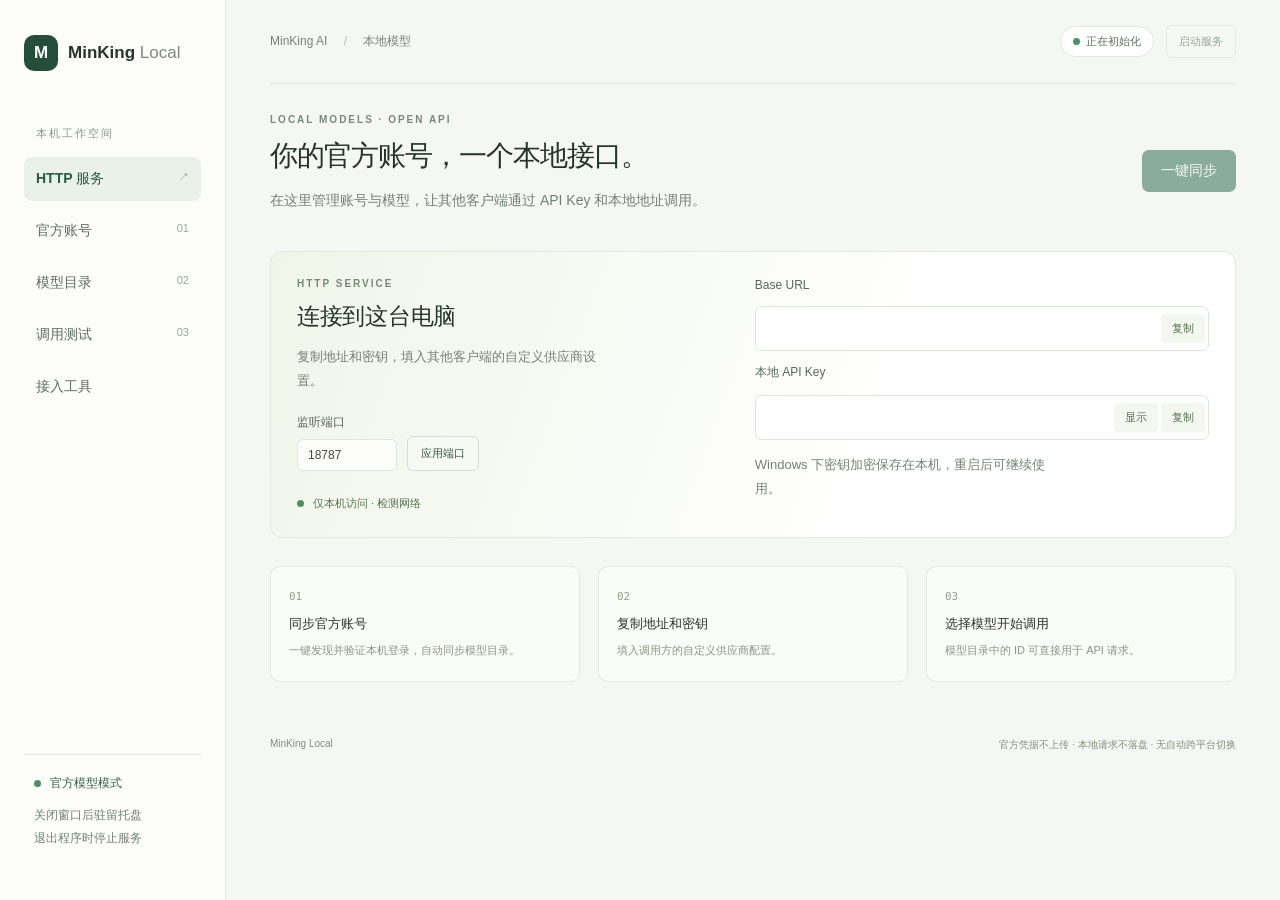
==== clients/minking-desktop/minking_desktop/ui/local/index.html @ c8282971 "Add the desktop client and gateway source for the macOS build." ====
<!doctype html>
<html lang="zh-CN">
<head>
  <meta charset="utf-8"><meta name="viewport" content="width=device-width,initial-scale=1">
  <title>MinKing AI · 本地模型</title>
  <link rel="stylesheet" href="../tool-cards.css">
  <link rel="stylesheet" href="style.css"><link rel="stylesheet" href="desktop.css"><script src="../model-selection.js" defer></script><script src="app.js" defer></script><script src="model-picker.js" defer></script>
</head>
<body>
  <aside class="sidebar">
    <div class="brand"><span class="mark">M</span><span>MinKing <b>Local</b></span></div>
    <p class="nav-label">本机工作空间</p>
    <nav aria-label="窗口导航"><a href="#connection" data-view="connection" class="active">HTTP 服务 <span>↗</span></a><a href="#accounts" data-view="accounts">官方账号 <span>01</span></a><a href="#models" data-view="models">模型目录 <span>02</span></a><a href="#playground" data-view="playground">调用测试 <span>03</span></a></nav>
    <div class="sidebar-note"><span class="dot"></span> 官方模型模式<p>关闭窗口后驻留托盘<br>退出程序时停止服务</p><small id="app-version"></small></div>
  </aside>
  <main>
    <header><div class="breadcrumb">MinKing AI <span>/</span> 本地模型</div><div class="service-actions"><span class="pill"><span id="service-dot" class="dot"></span><span id="service-status">正在初始化</span></span><button id="service-control" class="secondary" disabled>启动服务</button></div></header>
    <section class="intro"><div><p class="eyebrow">LOCAL MODELS · OPEN API</p><h1>你的官方账号，一个本地接口。</h1><p class="muted">在这里管理账号与模型，让其他客户端通过 API Key 和本地地址调用。</p></div><button id="scan" class="primary" disabled>一键同步</button></section>
    <div id="notice" role="status" aria-live="polite"></div>
    <section id="connection" class="connect panel">
      <div><p class="eyebrow">HTTP SERVICE</p><h2>连接到这台电脑</h2><p class="muted">复制地址和密钥，填入其他客户端的自定义供应商设置。</p><form id="port-form" class="port-form"><label>监听端口<input id="port" type="number" min="1024" max="65535" value="18787" required></label><button class="secondary" type="submit">应用端口</button></form><div class="mode"><span class="dot"></span> 仅本机访问 · <span id="network-mode">检测网络</span></div></div>
      <div class="connection-fields"><label>Base URL<div class="copy-field"><input id="base-url" readonly aria-label="Base URL"><button id="copy-url">复制</button></div></label><label>本地 API Key<div class="copy-field"><input id="api-key" type="password" readonly aria-label="本地 API Key"><button id="show-key">显示</button><button id="copy-key">复制</button></div></label><p class="small muted">Windows 下密钥加密保存在本机，重启后可继续使用。</p></div>
    </section>
    <section id="connection-help" class="setup-steps"><div><span>01</span><h3>同步官方账号</h3><p>一键发现并验证本机登录，自动同步模型目录。</p></div><div><span>02</span><h3>复制地址和密钥</h3><p>填入调用方的自定义供应商配置。</p></div><div><span>03</span><h3>选择模型开始调用</h3><p>模型目录中的 ID 可直接用于 API 请求。</p></div></section>
    <section id="accounts" hidden><div class="section-head"><div><p class="eyebrow">OFFICIAL ACCOUNTS</p><h2>本机官方账号</h2></div><span id="account-count" class="muted small">等待同步</span></div><div id="account-grid" class="account-grid"></div><p class="small muted">一键同步会读取并验证本机官方登录、更新模型目录，不修改登录文件，也不发送生成请求。</p></section>
    <section id="models" class="panel" hidden><div class="section-head"><div><p class="eyebrow">MODEL DIRECTORY</p><h2>官方模型目录</h2></div><label class="search"><span class="sr-only">筛选模型</span><input id="search" placeholder="搜索模型或平台…"></label></div><div class="table-wrap"><table><thead><tr><th>模型 ID</th><th>来源平台</th><th>信息来源</th><th>验证状态</th><th>操作</th></tr></thead><tbody id="model-rows"></tbody></table></div><div id="model-empty" class="empty">当前分类暂无模型。点击「一键同步」发现并验证账号。<br><span>尚未验证的配置和适配器候选会明确标注。</span></div></section>
    <div id="call-view" class="lower-grid" hidden>
      <section id="playground" class="panel"><p class="eyebrow">TRY YOUR MODELS</p><h2>调用测试</h2><form id="test-form"><div class="call-tabs" role="group" aria-label="调用类型"><button class="active" type="button" data-mode="text">文本对话</button><button type="button" data-mode="image">图片生成</button><button type="button" data-mode="video">视频生成</button></div><label>选择官方模型<input id="test-model" list="model-options" placeholder="从模型目录选择，或输入官方模型 ID" required><datalist id="model-options"></datalist></label><label id="prompt-label">消息内容<textarea id="prompt" rows="4" placeholder="例如：用一句话介绍你自己。" required></textarea></label><details class="advanced"><summary>高级接口选项</summary><label>请求协议<select id="endpoint"><option value="responses">Responses（推荐）</option><option value="chat/completions">Chat Completions</option><option value="messages">Anthropic Messages</option><option value="images/generations">Images</option><option value="videos">Videos</option></select></label></details><div class="form-footer"><span class="small muted">使用官方账号额度 · 内容不保存</span><button id="send" class="primary" type="submit" disabled>发送请求 ↗</button></div></form><div class="result-head"><span id="result-meta">等待调用</span><button id="copy-result" class="probe" disabled>复制结果</button></div><div id="result" class="result" aria-live="polite">选择一个官方模型，发送第一条消息。</div><details class="advanced"><summary>查看原始 JSON</summary><pre id="raw-result" class="result"></pre></details></section>
      <section class="panel"><p class="eyebrow">CLIENT SETUP</p><h2>接入其他 Codex</h2><p class="muted small">将下面的供应商配置合并到调用方的 config.toml，环境变量 MINKING_LOCAL_API_KEY 填入上方密钥。</p><pre id="snippet" class="snippet"></pre><button id="copy-config" class="secondary">复制 Codex 配置</button><hr><form id="settings-form"><label>默认模型<input id="default-model" list="model-options" placeholder="可选；未传 model 时使用"></label><div class="form-footer"><span class="small muted">卡片开关决定哪些平台可供调用。</span><button type="submit" class="secondary">保存本地配置</button></div></form><p class="small muted">图片与视频支持取决于官方账号及接口；未接入的能力会明确返回错误。视频创建后使用 GET /v1/videos/任务ID 查询。</p></section>
    </div>
    <footer>MinKing Local <span>官方凭据不上传 · 本地请求不落盘 · 无自动跨平台切换</span></footer>
  </main>
</body>
</html>
---- clients/minking-desktop/minking_desktop/ui/tool-cards.css ----
.harness-list{display:grid;grid-template-columns:repeat(2,minmax(0,1fr));gap:16px;margin-top:28px}
.harness{background:#fff;border:1px solid #e3e9e2;border-radius:10px;padding:24px;box-shadow:none;min-width:0;color:#25342e}
.harness-head{display:flex;justify-content:space-between;align-items:center;gap:8px}
.harness-head h3{display:flex;align-items:center;gap:10px;margin:0;font-size:17px;font-weight:600}
.harness p{font-size:12px;line-height:1.8;color:#738078;margin:14px 0}
.harness .tool-icon{display:inline-flex;align-items:center;justify-content:center;width:28px;height:28px;object-fit:contain;flex:none;border-radius:6px}
.harness span.tool-icon{background:#eaf1e5;color:#547448;font-size:15px}
.harness .pill{font-size:11px;font-weight:600;border-radius:99px;padding:4px 10px;border:1px solid #e3e9e2;color:#738078;white-space:nowrap}
.harness .pill.cloud,.harness .pill.official{background:#eaf1e9;color:#216348}
.harness .row-actions{display:flex;gap:8px;flex-wrap:wrap;margin-top:16px}
.harness button.mini{font:12px 'Segoe UI','Microsoft YaHei',sans-serif;padding:9px 12px;border:1px solid #dce5db;border-radius:7px;background:#f7faf5;color:#315e40;cursor:pointer}
.harness button.cloud{background:#216348;border-color:#216348;color:#fff}
.harness button:disabled{opacity:.45;cursor:default}
@media(max-width:1050px){.harness{padding:20px}}
@media(max-width:600px){.harness-list{grid-template-columns:1fr}}
---- clients/minking-desktop/minking_desktop/ui/local/style.css ----
:root{font-family:Inter,"Segoe UI","Microsoft YaHei",sans-serif;color:#25342e;background:#f5f7f4;font-synthesis:none;--green:#216348;--muted:#738078;--line:#e3e9e2}*{box-sizing:border-box}body{margin:0;font-size:14px}button,input,select,textarea{font:inherit}button{cursor:pointer;border:0;transition:background .15s}button:disabled{opacity:.5;cursor:wait}button:focus-visible,a:focus-visible{outline:3px solid #9bc8ad;outline-offset:3px}a{color:inherit;text-decoration:none}.sidebar{position:fixed;inset:0 auto 0 0;width:226px;border-right:1px solid var(--line);background:#fcfdfb;padding:35px 24px;display:flex;flex-direction:column}.brand{display:flex;align-items:center;gap:10px;font-size:17px;font-weight:650;white-space:nowrap}.brand b{font-weight:400;color:#7c887f}.mark{display:grid;place-items:center;background:#244e3a;color:#fff;border-radius:10px;width:34px;height:36px;font-weight:750}.nav-label{margin:55px 12px 16px;color:#8a948c;font-size:11px;letter-spacing:2px}nav{display:grid;gap:8px}nav a{padding:13px 12px;border-radius:8px;color:#5d6d62}nav a:first-child{background:#eaf1e9;color:#285c40;font-weight:600}nav a:hover{background:#f0f4ee}nav a span{float:right;font-size:11px;opacity:.6}.sidebar-note{margin-top:auto;padding:20px 10px 0;border-top:1px solid var(--line);font-size:12px;color:#365e43}.sidebar-note p{color:var(--muted);line-height:1.9;margin-bottom:0}.dot{display:inline-block;width:7px;height:7px;border-radius:50%;background:#4b9162;margin-right:6px}main{margin-left:226px;padding:0 44px;max-width:1660px}header{display:flex;justify-content:space-between;align-items:center;padding:25px 0;border-bottom:1px solid var(--line)}.breadcrumb{font-size:12px;color:#768278}.breadcrumb span{padding:0 13px;color:#b0b9b0}.pill{border:1px solid var(--line);border-radius:20px;background:#fff;padding:7px 12px;font-size:11px;color:#5e7061}.intro{display:flex;justify-content:space-between;align-items:center;padding:41px 0 29px;gap:20px}.eyebrow{font-size:10px;letter-spacing:2px;font-weight:650;color:#768a78;margin:0 0 12px}h1{font-size:30px;letter-spacing:-1px;margin:0 0 13px;font-weight:650}h2{font-size:19px;font-weight:600;letter-spacing:-.3px;margin:0 0 13px}.muted{color:var(--muted);line-height:1.8;margin-top:0}.small{font-size:12px}.primary{background:var(--green);color:white;padding:12px 19px;border-radius:7px;font-weight:500;white-space:nowrap}.primary:hover{background:#184b36}.secondary{border:1px solid #d4ded2;background:#f7faf4;color:#375740;border-radius:6px;padding:10px 13px}.panel{background:#fff;border:1px solid var(--line);border-radius:12px;padding:26px}.connect{display:grid;grid-template-columns:1fr 1.1fr;gap:45px;position:relative;background:linear-gradient(110deg,#f0f5e9,#fff 65%);margin-bottom:36px}.connect h2{font-size:23px}.connect .muted{max-width:310px;font-size:13px}.mode{margin-top:25px;font-size:11px;color:#56734f}.connection-fields{display:grid;gap:13px}label{display:grid;gap:8px;color:#56665b;font-size:12px;font-weight:500}.copy-field{display:flex;border:1px solid #dce5d9;border-radius:7px;padding:3px;background:#fff;align-items:center}.copy-field input{border:0;background:none;min-width:0;flex:1;font-family:Consolas,monospace;font-size:12px;padding:9px}.copy-field button{padding:7px 11px;color:#55744f;background:#f3f7f0;border-radius:4px;margin-left:3px;font-size:11px}.connection-fields p{margin:0}.section-head{display:flex;justify-content:space-between;align-items:center;gap:20px;margin-bottom:18px}.section-head h2{margin-bottom:0}.account-grid{display:grid;grid-template-columns:repeat(3,minmax(0,1fr));gap:14px;margin-bottom:14px}.account{background:#fff;border:1px solid var(--line);border-radius:10px;padding:20px;min-width:0}.account-top{display:flex;align-items:center;justify-content:space-between;gap:10px}.account-brand{display:flex;align-items:center;gap:10px}.account-icon{width:33px;height:33px;border-radius:9px;background:#f0f3ed;display:grid;place-items:center;font-weight:700;font-family:Consolas,monospace;font-size:16px}.account h3{font-size:14px;margin:0}.switch-label{display:flex;align-items:center;gap:5px;font-size:10px;color:#879385}.switch-label input{accent-color:var(--green);width:14px;height:14px}.status{display:inline-block;margin:17px 0 8px;font-size:11px;padding:4px 8px;border-radius:4px;background:#f0f3ed;color:#6d7b68}.status.verified{background:#e9f3e6;color:#397447}.status.expired,.status.rejected{background:#fff1e4;color:#a66b30}.account-detail{font-size:11px;line-height:1.75;color:#84907f;min-height:38px;margin:0 0 15px}.account-bottom{display:flex;justify-content:space-between;align-items:center;border-top:1px solid #f0f3ee;padding-top:13px;font-size:10px;color:#8b9487}.probe{color:#527448;background:none;font-size:11px;padding:3px 0}.probe:disabled{cursor:default}#models{margin-top:27px}.search input{width:210px;background:#f9fbf7}.table-wrap{overflow:auto}table{width:100%;border-collapse:collapse;text-align:left;font-size:12px}th{background:#f7f9f5;color:#7c8975;font-weight:500;font-size:11px}td,th{padding:14px 12px;border-bottom:1px solid #edf1e9}td:first-child{font-family:Consolas,monospace;word-break:break-all}td button{padding:5px 9px;border-radius:4px;background:#edf3e9;color:#527444;font-size:11px}.empty{text-align:center;color:#87917f;font-size:12px;line-height:2.2;padding:35px}.empty span{font-size:11px;color:#a2ab9c}.lower-grid{display:grid;grid-template-columns:1fr 1fr;gap:20px;margin:24px 0}form{display:grid;gap:15px}input,textarea,select{border:1px solid #dfe6db;border-radius:6px;padding:11px 12px;color:#3f503e;background:#fcfdfa;outline:none;min-width:0;width:100%}input:focus,textarea:focus,select:focus{border-color:#8caf78;box-shadow:0 0 0 2px #8caf7820}textarea{resize:vertical;line-height:1.7}.form-footer{display:flex;justify-content:space-between;align-items:center;gap:12px}.result,.snippet{font:11px/1.85 Consolas,monospace;white-space:pre-wrap;overflow-wrap:anywhere;border-radius:7px;padding:16px}.result{background:#f6f8f3;color:#687963;min-height:90px;max-height:380px;overflow:auto;margin:20px 0 0}.snippet{background:#26382f;color:#dce9d6;margin:17px 0}.lower-grid hr{border:0;border-top:1px solid var(--line);margin:26px 0}footer{display:flex;justify-content:space-between;padding:14px 0 28px;color:#829078;font-size:10px}#notice:not(:empty){padding:12px 16px;border-radius:7px;background:#e9f1e2;color:#456b38;margin-bottom:18px;font-size:12px}#notice.error{background:#fff0e5;color:#a46a35}.sr-only{position:absolute;width:1px;height:1px;overflow:hidden;clip:rect(0,0,0,0)}[hidden]{display:none!important}@media(min-width:1450px){.account-grid{grid-template-columns:repeat(5,minmax(0,1fr))}.account{padding:17px}.account-bottom{display:block}.probe{margin-top:8px}}@media(max-width:1050px){.sidebar{width:185px;padding:30px 18px}main{margin-left:185px;padding:0 24px}.brand{font-size:14px}.connect{gap:25px}.account-grid{grid-template-columns:repeat(2,minmax(0,1fr))}.lower-grid{grid-template-columns:1fr}h1{font-size:26px}}@media(max-width:720px){.sidebar{position:static;width:auto;padding:17px 20px;border-bottom:1px solid var(--line);border-right:0}.sidebar nav,.nav-label,.sidebar-note{display:none}main{margin-left:0;padding:0 18px}header{padding:18px 0}.intro{align-items:flex-start;padding:27px 0;flex-direction:column}h1{font-size:24px}.connect{grid-template-columns:1fr;gap:23px}.panel{padding:21px}.mode{margin-top:14px}.account-grid{grid-template-columns:1fr}.section-head{align-items:flex-start;flex-wrap:wrap}.form-footer{flex-wrap:wrap}footer{line-height:1.8;gap:15px;flex-direction:column}.search{width:100%}.search input{width:100%}}
---- clients/minking-desktop/minking_desktop/ui/local/desktop.css ----
.service-actions{display:flex;align-items:center;gap:12px}.service-actions .secondary{padding:8px 12px;font-size:11px}.dot.stopped{background:#aa9782}.port-form{display:flex;align-items:end;gap:10px;margin-top:22px}.port-form label{width:100px}.port-form input{padding:8px 10px}.port-form button{padding:9px 13px;font-size:11px}.call-tabs{display:flex;gap:4px;background:#f0f4ed;padding:4px;border-radius:8px;margin:4px 0 3px}.call-tabs button{flex:1;padding:9px 10px;background:transparent;color:#7a8774;font-size:12px;border-radius:6px}.call-tabs button.active{background:#fff;color:#315e40;box-shadow:0 1px 4px #28482112;font-weight:600}.advanced{font-size:11px;color:#7f8a78;margin-top:9px}.advanced summary{cursor:pointer;margin-bottom:10px}.advanced label{margin-top:12px}.result-head{display:flex;justify-content:space-between;align-items:center;margin-top:22px;gap:12px;font-size:11px;color:#829079}.result{white-space:pre-wrap;font-family:inherit;font-size:13px;margin-top:10px;line-height:1.9}.result .secondary{margin-top:15px}.generated-image{display:block;max-width:100%;max-height:320px;object-fit:contain;border-radius:8px;margin-top:14px}#raw-result{font-family:Consolas,monospace;font-size:11px}.table-wrap{max-height:390px;overflow:auto}thead{position:sticky;top:0;z-index:1}.sidebar-note small{color:#9da695;display:block;margin-top:15px}main{scroll-behavior:smooth}.intro{padding:30px 0 24px}.connect{margin-bottom:28px}h1{font-size:28px}.account-grid{gap:11px}.account{padding:17px}.brand{cursor:default}
.setup-steps{display:grid;grid-template-columns:repeat(3,1fr);gap:18px;margin:28px 0 42px}.setup-steps>div{padding:20px 18px;border:1px solid #e3e9e2;border-radius:10px;background:#fafcf8}.setup-steps span{font:11px Consolas,monospace;color:#8fa086}.setup-steps h3{font-size:13px;font-weight:600;margin:12px 0 8px}.setup-steps p{font-size:11px;color:#8a9583;line-height:1.8;margin:0}nav a:first-child{background:transparent;color:#5d6d62;font-weight:400}nav a.active{background:#eaf1e9;color:#285c40;font-weight:600}#models{margin-top:0}#call-view{margin-top:0}#call-view .panel{min-width:0}main>footer{margin-top:20px}.table-wrap{max-height:calc(100vh - 355px)}
.embedded .sidebar .brand{display:none}.embedded .nav-label{margin-top:0}.embedded .sidebar{padding-top:26px}.cloud-mode .sidebar,.cloud-mode main>header,.cloud-mode #scan,.cloud-mode #call-view>section:last-child{display:none}.cloud-mode main{margin:0;padding:0}.cloud-mode .intro{padding-top:0}.cloud-mode #call-view{grid-template-columns:1fr}.cloud-mode #models .empty{font-size:0}.cloud-mode #models .empty::after{content:'云端尚未提供模型目录';font-size:13px}.cloud-mode #models .empty span{display:none}
.model-categories{max-width:350px;margin:0 0 20px}.local-setup-dialog{border:1px solid #e3e9e2;border-radius:12px;padding:28px;width:min(650px,90vw);max-height:85vh;color:#25342e}.local-setup-dialog::backdrop{background:#172b2055}.setup-models{max-height:230px;overflow:auto;margin:20px 0}.setup-check{display:flex;align-items:center;gap:10px;margin:10px 0;font-size:12px}.setup-check input{width:auto}.setup-path{overflow-wrap:anywhere;font:11px/1.7 Consolas,monospace;padding:9px;background:#f4f7f2}#local-tools .account .probe{margin-left:12px}
.platform-icon{width:28px;height:28px;object-fit:contain;flex:none}.account .small{font-size:10px}.model-categories button{min-width:68px}
.model-picker{position:relative;margin-top:8px}.model-picker input{margin:0;padding-right:46px!important;width:100%}.model-picker .picker-toggle{position:absolute;right:1px;top:1px;bottom:1px;width:40px;padding:0;background:transparent;color:#627a67;border:0;font-size:20px}.model-choices{position:fixed;z-index:1000;overflow:auto;padding:6px;background:#fff;border:1px solid #dce5db;border-radius:10px;box-shadow:0 10px 30px #253d2520}.model-choices[hidden]{display:none}.model-choice{display:flex;justify-content:space-between;align-items:center;gap:16px;padding:11px 12px;border-radius:6px;color:#304735;font:12px/1.5 'Segoe UI','Microsoft YaHei',sans-serif;cursor:pointer}.model-choice span{overflow-wrap:anywhere}.model-choice small{flex:none;font-size:10px;color:#7d8d7b;background:#f1f5ee;border-radius:4px;padding:2px 6px}.model-choice:hover,.model-choice.active{background:#edf4e9}.picker-empty{padding:12px;color:#788673;font-size:12px}.advanced select{appearance:none;min-height:42px;padding:10px 36px 10px 12px;border:1px solid #dce5db;border-radius:8px;background-color:#fafcf8;background-image:linear-gradient(45deg,transparent 50%,#6c8067 50%),linear-gradient(135deg,#6c8067 50%,transparent 50%);background-position:calc(100% - 17px) 18px,calc(100% - 12px) 18px;background-size:5px 5px;background-repeat:no-repeat;color:#344b39;font:12px 'Segoe UI','Microsoft YaHei',sans-serif}.account-brand{display:flex;align-items:center;gap:10px}
.model-selection-actions{display:flex;align-items:center;gap:8px;margin:12px 0}.model-selection-actions button{padding:7px 12px;font-size:12px;border-radius:6px}.model-selection-actions span{margin-left:auto;color:#7b8a77;font-size:12px}.model-selection-actions button:disabled{opacity:.45;cursor:default}
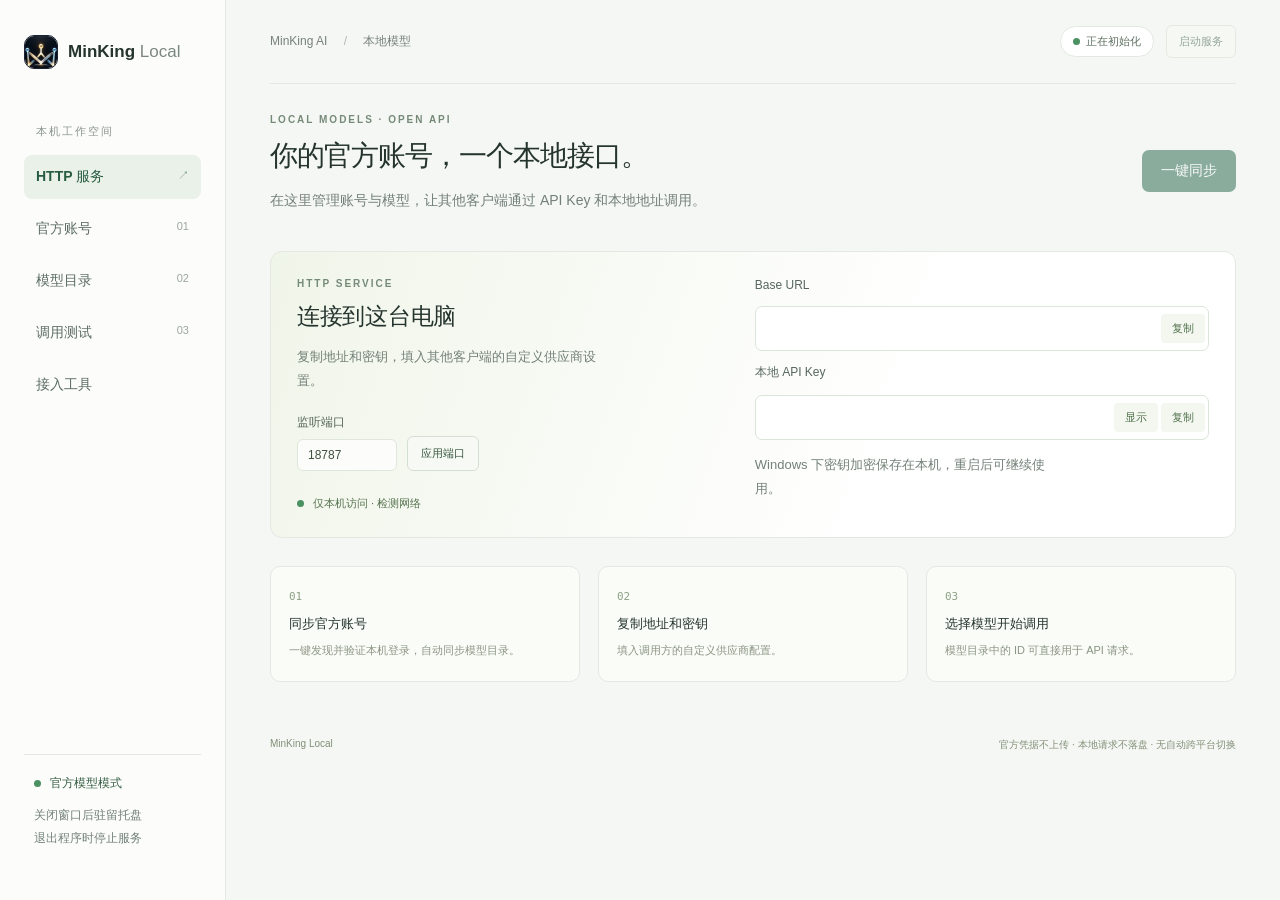
==== commit b67c8680: "Show Chinese labels in the desktop client and release failed wallet holds. Refresh the login image c" ====
--- a/clients/minking-desktop/minking_desktop/ui/local/index.html
+++ b/clients/minking-desktop/minking_desktop/ui/local/index.html
@@ -8,7 +8,7 @@
 </head>
 <body>
   <aside class="sidebar">
-    <div class="brand"><span class="mark">M</span><span>MinKing <b>Local</b></span></div>
+    <div class="brand"><img class="brand-mark" src="../brand-mark.png" alt=""><span>MinKing <b>Local</b></span></div>
     <p class="nav-label">本机工作空间</p>
     <nav aria-label="窗口导航"><a href="#connection" data-view="connection" class="active">HTTP 服务 <span>↗</span></a><a href="#accounts" data-view="accounts">官方账号 <span>01</span></a><a href="#models" data-view="models">模型目录 <span>02</span></a><a href="#playground" data-view="playground">调用测试 <span>03</span></a></nav>
     <div class="sidebar-note"><span class="dot"></span> 官方模型模式<p>关闭窗口后驻留托盘<br>退出程序时停止服务</p><small id="app-version"></small></div>
@@ -23,7 +23,7 @@
     </section>
     <section id="connection-help" class="setup-steps"><div><span>01</span><h3>同步官方账号</h3><p>一键发现并验证本机登录，自动同步模型目录。</p></div><div><span>02</span><h3>复制地址和密钥</h3><p>填入调用方的自定义供应商配置。</p></div><div><span>03</span><h3>选择模型开始调用</h3><p>模型目录中的 ID 可直接用于 API 请求。</p></div></section>
     <section id="accounts" hidden><div class="section-head"><div><p class="eyebrow">OFFICIAL ACCOUNTS</p><h2>本机官方账号</h2></div><span id="account-count" class="muted small">等待同步</span></div><div id="account-grid" class="account-grid"></div><p class="small muted">一键同步会读取并验证本机官方登录、更新模型目录，不修改登录文件，也不发送生成请求。</p></section>
-    <section id="models" class="panel" hidden><div class="section-head"><div><p class="eyebrow">MODEL DIRECTORY</p><h2>官方模型目录</h2></div><label class="search"><span class="sr-only">筛选模型</span><input id="search" placeholder="搜索模型或平台…"></label></div><div class="table-wrap"><table><thead><tr><th>模型 ID</th><th>来源平台</th><th>信息来源</th><th>验证状态</th><th>操作</th></tr></thead><tbody id="model-rows"></tbody></table></div><div id="model-empty" class="empty">当前分类暂无模型。点击「一键同步」发现并验证账号。<br><span>尚未验证的配置和适配器候选会明确标注。</span></div></section>
+    <section id="models" class="panel" hidden><div class="section-head"><div><p class="eyebrow">MODEL DIRECTORY</p><h2>官方模型目录</h2></div><label class="search"><span class="sr-only">筛选模型</span><input id="search" placeholder="搜索模型或平台…"></label></div><div id="model-grid" class="model-grid"></div><div id="model-empty" class="empty">当前分类暂无模型。点击「一键同步」发现并验证账号。<br><span>尚未验证的配置和适配器候选会明确标注。</span></div></section>
     <div id="call-view" class="lower-grid" hidden>
       <section id="playground" class="panel"><p class="eyebrow">TRY YOUR MODELS</p><h2>调用测试</h2><form id="test-form"><div class="call-tabs" role="group" aria-label="调用类型"><button class="active" type="button" data-mode="text">文本对话</button><button type="button" data-mode="image">图片生成</button><button type="button" data-mode="video">视频生成</button></div><label>选择官方模型<input id="test-model" list="model-options" placeholder="从模型目录选择，或输入官方模型 ID" required><datalist id="model-options"></datalist></label><label id="prompt-label">消息内容<textarea id="prompt" rows="4" placeholder="例如：用一句话介绍你自己。" required></textarea></label><details class="advanced"><summary>高级接口选项</summary><label>请求协议<select id="endpoint"><option value="responses">Responses（推荐）</option><option value="chat/completions">Chat Completions</option><option value="messages">Anthropic Messages</option><option value="images/generations">Images</option><option value="videos">Videos</option></select></label></details><div class="form-footer"><span class="small muted">使用官方账号额度 · 内容不保存</span><button id="send" class="primary" type="submit" disabled>发送请求 ↗</button></div></form><div class="result-head"><span id="result-meta">等待调用</span><button id="copy-result" class="probe" disabled>复制结果</button></div><div id="result" class="result" aria-live="polite">选择一个官方模型，发送第一条消息。</div><details class="advanced"><summary>查看原始 JSON</summary><pre id="raw-result" class="result"></pre></details></section>
       <section class="panel"><p class="eyebrow">CLIENT SETUP</p><h2>接入其他 Codex</h2><p class="muted small">将下面的供应商配置合并到调用方的 config.toml，环境变量 MINKING_LOCAL_API_KEY 填入上方密钥。</p><pre id="snippet" class="snippet"></pre><button id="copy-config" class="secondary">复制 Codex 配置</button><hr><form id="settings-form"><label>默认模型<input id="default-model" list="model-options" placeholder="可选；未传 model 时使用"></label><div class="form-footer"><span class="small muted">卡片开关决定哪些平台可供调用。</span><button type="submit" class="secondary">保存本地配置</button></div></form><p class="small muted">图片与视频支持取决于官方账号及接口；未接入的能力会明确返回错误。视频创建后使用 GET /v1/videos/任务ID 查询。</p></section>
--- a/clients/minking-desktop/minking_desktop/ui/local/style.css
+++ b/clients/minking-desktop/minking_desktop/ui/local/style.css
@@ -1 +1 @@
-:root{font-family:Inter,"Segoe UI","Microsoft YaHei",sans-serif;color:#25342e;background:#f5f7f4;font-synthesis:none;--green:#216348;--muted:#738078;--line:#e3e9e2}*{box-sizing:border-box}body{margin:0;font-size:14px}button,input,select,textarea{font:inherit}button{cursor:pointer;border:0;transition:background .15s}button:disabled{opacity:.5;cursor:wait}button:focus-visible,a:focus-visible{outline:3px solid #9bc8ad;outline-offset:3px}a{color:inherit;text-decoration:none}.sidebar{position:fixed;inset:0 auto 0 0;width:226px;border-right:1px solid var(--line);background:#fcfdfb;padding:35px 24px;display:flex;flex-direction:column}.brand{display:flex;align-items:center;gap:10px;font-size:17px;font-weight:650;white-space:nowrap}.brand b{font-weight:400;color:#7c887f}.mark{display:grid;place-items:center;background:#244e3a;color:#fff;border-radius:10px;width:34px;height:36px;font-weight:750}.nav-label{margin:55px 12px 16px;color:#8a948c;font-size:11px;letter-spacing:2px}nav{display:grid;gap:8px}nav a{padding:13px 12px;border-radius:8px;color:#5d6d62}nav a:first-child{background:#eaf1e9;color:#285c40;font-weight:600}nav a:hover{background:#f0f4ee}nav a span{float:right;font-size:11px;opacity:.6}.sidebar-note{margin-top:auto;padding:20px 10px 0;border-top:1px solid var(--line);font-size:12px;color:#365e43}.sidebar-note p{color:var(--muted);line-height:1.9;margin-bottom:0}.dot{display:inline-block;width:7px;height:7px;border-radius:50%;background:#4b9162;margin-right:6px}main{margin-left:226px;padding:0 44px;max-width:1660px}header{display:flex;justify-content:space-between;align-items:center;padding:25px 0;border-bottom:1px solid var(--line)}.breadcrumb{font-size:12px;color:#768278}.breadcrumb span{padding:0 13px;color:#b0b9b0}.pill{border:1px solid var(--line);border-radius:20px;background:#fff;padding:7px 12px;font-size:11px;color:#5e7061}.intro{display:flex;justify-content:space-between;align-items:center;padding:41px 0 29px;gap:20px}.eyebrow{font-size:10px;letter-spacing:2px;font-weight:650;color:#768a78;margin:0 0 12px}h1{font-size:30px;letter-spacing:-1px;margin:0 0 13px;font-weight:650}h2{font-size:19px;font-weight:600;letter-spacing:-.3px;margin:0 0 13px}.muted{color:var(--muted);line-height:1.8;margin-top:0}.small{font-size:12px}.primary{background:var(--green);color:white;padding:12px 19px;border-radius:7px;font-weight:500;white-space:nowrap}.primary:hover{background:#184b36}.secondary{border:1px solid #d4ded2;background:#f7faf4;color:#375740;border-radius:6px;padding:10px 13px}.panel{background:#fff;border:1px solid var(--line);border-radius:12px;padding:26px}.connect{display:grid;grid-template-columns:1fr 1.1fr;gap:45px;position:relative;background:linear-gradient(110deg,#f0f5e9,#fff 65%);margin-bottom:36px}.connect h2{font-size:23px}.connect .muted{max-width:310px;font-size:13px}.mode{margin-top:25px;font-size:11px;color:#56734f}.connection-fields{display:grid;gap:13px}label{display:grid;gap:8px;color:#56665b;font-size:12px;font-weight:500}.copy-field{display:flex;border:1px solid #dce5d9;border-radius:7px;padding:3px;background:#fff;align-items:center}.copy-field input{border:0;background:none;min-width:0;flex:1;font-family:Consolas,monospace;font-size:12px;padding:9px}.copy-field button{padding:7px 11px;color:#55744f;background:#f3f7f0;border-radius:4px;margin-left:3px;font-size:11px}.connection-fields p{margin:0}.section-head{display:flex;justify-content:space-between;align-items:center;gap:20px;margin-bottom:18px}.section-head h2{margin-bottom:0}.account-grid{display:grid;grid-template-columns:repeat(3,minmax(0,1fr));gap:14px;margin-bottom:14px}.account{background:#fff;border:1px solid var(--line);border-radius:10px;padding:20px;min-width:0}.account-top{display:flex;align-items:center;justify-content:space-between;gap:10px}.account-brand{display:flex;align-items:center;gap:10px}.account-icon{width:33px;height:33px;border-radius:9px;background:#f0f3ed;display:grid;place-items:center;font-weight:700;font-family:Consolas,monospace;font-size:16px}.account h3{font-size:14px;margin:0}.switch-label{display:flex;align-items:center;gap:5px;font-size:10px;color:#879385}.switch-label input{accent-color:var(--green);width:14px;height:14px}.status{display:inline-block;margin:17px 0 8px;font-size:11px;padding:4px 8px;border-radius:4px;background:#f0f3ed;color:#6d7b68}.status.verified{background:#e9f3e6;color:#397447}.status.expired,.status.rejected{background:#fff1e4;color:#a66b30}.account-detail{font-size:11px;line-height:1.75;color:#84907f;min-height:38px;margin:0 0 15px}.account-bottom{display:flex;justify-content:space-between;align-items:center;border-top:1px solid #f0f3ee;padding-top:13px;font-size:10px;color:#8b9487}.probe{color:#527448;background:none;font-size:11px;padding:3px 0}.probe:disabled{cursor:default}#models{margin-top:27px}.search input{width:210px;background:#f9fbf7}.table-wrap{overflow:auto}table{width:100%;border-collapse:collapse;text-align:left;font-size:12px}th{background:#f7f9f5;color:#7c8975;font-weight:500;font-size:11px}td,th{padding:14px 12px;border-bottom:1px solid #edf1e9}td:first-child{font-family:Consolas,monospace;word-break:break-all}td button{padding:5px 9px;border-radius:4px;background:#edf3e9;color:#527444;font-size:11px}.empty{text-align:center;color:#87917f;font-size:12px;line-height:2.2;padding:35px}.empty span{font-size:11px;color:#a2ab9c}.lower-grid{display:grid;grid-template-columns:1fr 1fr;gap:20px;margin:24px 0}form{display:grid;gap:15px}input,textarea,select{border:1px solid #dfe6db;border-radius:6px;padding:11px 12px;color:#3f503e;background:#fcfdfa;outline:none;min-width:0;width:100%}input:focus,textarea:focus,select:focus{border-color:#8caf78;box-shadow:0 0 0 2px #8caf7820}textarea{resize:vertical;line-height:1.7}.form-footer{display:flex;justify-content:space-between;align-items:center;gap:12px}.result,.snippet{font:11px/1.85 Consolas,monospace;white-space:pre-wrap;overflow-wrap:anywhere;border-radius:7px;padding:16px}.result{background:#f6f8f3;color:#687963;min-height:90px;max-height:380px;overflow:auto;margin:20px 0 0}.snippet{background:#26382f;color:#dce9d6;margin:17px 0}.lower-grid hr{border:0;border-top:1px solid var(--line);margin:26px 0}footer{display:flex;justify-content:space-between;padding:14px 0 28px;color:#829078;font-size:10px}#notice:not(:empty){padding:12px 16px;border-radius:7px;background:#e9f1e2;color:#456b38;margin-bottom:18px;font-size:12px}#notice.error{background:#fff0e5;color:#a46a35}.sr-only{position:absolute;width:1px;height:1px;overflow:hidden;clip:rect(0,0,0,0)}[hidden]{display:none!important}@media(min-width:1450px){.account-grid{grid-template-columns:repeat(5,minmax(0,1fr))}.account{padding:17px}.account-bottom{display:block}.probe{margin-top:8px}}@media(max-width:1050px){.sidebar{width:185px;padding:30px 18px}main{margin-left:185px;padding:0 24px}.brand{font-size:14px}.connect{gap:25px}.account-grid{grid-template-columns:repeat(2,minmax(0,1fr))}.lower-grid{grid-template-columns:1fr}h1{font-size:26px}}@media(max-width:720px){.sidebar{position:static;width:auto;padding:17px 20px;border-bottom:1px solid var(--line);border-right:0}.sidebar nav,.nav-label,.sidebar-note{display:none}main{margin-left:0;padding:0 18px}header{padding:18px 0}.intro{align-items:flex-start;padding:27px 0;flex-direction:column}h1{font-size:24px}.connect{grid-template-columns:1fr;gap:23px}.panel{padding:21px}.mode{margin-top:14px}.account-grid{grid-template-columns:1fr}.section-head{align-items:flex-start;flex-wrap:wrap}.form-footer{flex-wrap:wrap}footer{line-height:1.8;gap:15px;flex-direction:column}.search{width:100%}.search input{width:100%}}
+:root{font-family:Inter,"Segoe UI","Microsoft YaHei",sans-serif;color:#25342e;background:#f5f7f4;font-synthesis:none;--green:#216348;--muted:#738078;--line:#e3e9e2}*{box-sizing:border-box}body{margin:0;font-size:14px}button,input,select,textarea{font:inherit}button{cursor:pointer;border:0;transition:background .15s}button:disabled{opacity:.5;cursor:wait}button:focus-visible,a:focus-visible{outline:3px solid #9bc8ad;outline-offset:3px}a{color:inherit;text-decoration:none}.sidebar{position:fixed;inset:0 auto 0 0;width:226px;border-right:1px solid var(--line);background:#fcfdfb;padding:35px 24px;display:flex;flex-direction:column}.brand{display:flex;align-items:center;gap:10px;font-size:17px;font-weight:650;white-space:nowrap}.brand b{font-weight:400;color:#7c887f}.brand-mark{width:34px;height:34px;border-radius:10px;object-fit:cover;background:#05070d;border:1px solid #1a2233}.nav-label{margin:55px 12px 16px;color:#8a948c;font-size:11px;letter-spacing:2px}nav{display:grid;gap:8px}nav a{padding:13px 12px;border-radius:8px;color:#5d6d62}nav a:first-child{background:#eaf1e9;color:#285c40;font-weight:600}nav a:hover{background:#f0f4ee}nav a span{float:right;font-size:11px;opacity:.6}.sidebar-note{margin-top:auto;padding:20px 10px 0;border-top:1px solid var(--line);font-size:12px;color:#365e43}.sidebar-note p{color:var(--muted);line-height:1.9;margin-bottom:0}.dot{display:inline-block;width:7px;height:7px;border-radius:50%;background:#4b9162;margin-right:6px}main{margin-left:226px;padding:0 44px;max-width:1660px}header{display:flex;justify-content:space-between;align-items:center;padding:25px 0;border-bottom:1px solid var(--line)}.breadcrumb{font-size:12px;color:#768278}.breadcrumb span{padding:0 13px;color:#b0b9b0}.pill{border:1px solid var(--line);border-radius:20px;background:#fff;padding:7px 12px;font-size:11px;color:#5e7061}.intro{display:flex;justify-content:space-between;align-items:center;padding:41px 0 29px;gap:20px}.eyebrow{font-size:10px;letter-spacing:2px;font-weight:650;color:#768a78;margin:0 0 12px}h1{font-size:30px;letter-spacing:-1px;margin:0 0 13px;font-weight:650}h2{font-size:19px;font-weight:600;letter-spacing:-.3px;margin:0 0 13px}.muted{color:var(--muted);line-height:1.8;margin-top:0}.small{font-size:12px}.primary{background:var(--green);color:white;padding:12px 19px;border-radius:7px;font-weight:500;white-space:nowrap}.primary:hover{background:#184b36}.secondary{border:1px solid #d4ded2;background:#f7faf4;color:#375740;border-radius:6px;padding:10px 13px}.panel{background:#fff;border:1px solid var(--line);border-radius:12px;padding:26px}.connect{display:grid;grid-template-columns:1fr 1.1fr;gap:45px;position:relative;background:linear-gradient(110deg,#f0f5e9,#fff 65%);margin-bottom:36px}.connect h2{font-size:23px}.connect .muted{max-width:310px;font-size:13px}.mode{margin-top:25px;font-size:11px;color:#56734f}.connection-fields{display:grid;gap:13px}label{display:grid;gap:8px;color:#56665b;font-size:12px;font-weight:500}.copy-field{display:flex;border:1px solid #dce5d9;border-radius:7px;padding:3px;background:#fff;align-items:center}.copy-field input{border:0;background:none;min-width:0;flex:1;font-family:Consolas,monospace;font-size:12px;padding:9px}.copy-field button{padding:7px 11px;color:#55744f;background:#f3f7f0;border-radius:4px;margin-left:3px;font-size:11px}.connection-fields p{margin:0}.section-head{display:flex;justify-content:space-between;align-items:center;gap:20px;margin-bottom:18px}.section-head h2{margin-bottom:0}.account-grid{display:grid;grid-template-columns:repeat(3,minmax(0,1fr));gap:14px;margin-bottom:14px}.account{background:#fff;border:1px solid var(--line);border-radius:10px;padding:20px;min-width:0}.account-top{display:flex;align-items:center;justify-content:space-between;gap:10px}.account-brand{display:flex;align-items:center;gap:10px}.account-icon{width:33px;height:33px;border-radius:9px;background:#f0f3ed;display:grid;place-items:center;font-weight:700;font-family:Consolas,monospace;font-size:16px}.account h3{font-size:14px;margin:0}.switch-label{display:flex;align-items:center;gap:5px;font-size:10px;color:#879385}.switch-label input{accent-color:var(--green);width:14px;height:14px}.status{display:inline-block;margin:17px 0 8px;font-size:11px;padding:4px 8px;border-radius:4px;background:#f0f3ed;color:#6d7b68}.status.verified{background:#e9f3e6;color:#397447}.status.expired,.status.rejected{background:#fff1e4;color:#a66b30}.account-detail{font-size:11px;line-height:1.75;color:#84907f;min-height:38px;margin:0 0 15px}.account-bottom{display:flex;justify-content:space-between;align-items:center;border-top:1px solid #f0f3ee;padding-top:13px;font-size:10px;color:#8b9487}.probe{color:#527448;background:none;font-size:11px;padding:3px 0}.probe:disabled{cursor:default}#models{margin-top:27px}.search input{width:210px;background:#f9fbf7}.table-wrap{overflow:auto}table{width:100%;border-collapse:collapse;text-align:left;font-size:12px}th{background:#f7f9f5;color:#7c8975;font-weight:500;font-size:11px}td,th{padding:14px 12px;border-bottom:1px solid #edf1e9}td:first-child{font-family:Consolas,monospace;word-break:break-all}td button{padding:5px 9px;border-radius:4px;background:#edf3e9;color:#527444;font-size:11px}.empty{text-align:center;color:#87917f;font-size:12px;line-height:2.2;padding:35px}.empty span{font-size:11px;color:#a2ab9c}.lower-grid{display:grid;grid-template-columns:1fr 1fr;gap:20px;margin:24px 0}form{display:grid;gap:15px}input,textarea,select{border:1px solid #dfe6db;border-radius:6px;padding:11px 12px;color:#3f503e;background:#fcfdfa;outline:none;min-width:0;width:100%}input:focus,textarea:focus,select:focus{border-color:#8caf78;box-shadow:0 0 0 2px #8caf7820}textarea{resize:vertical;line-height:1.7}.form-footer{display:flex;justify-content:space-between;align-items:center;gap:12px}.result,.snippet{font:11px/1.85 Consolas,monospace;white-space:pre-wrap;overflow-wrap:anywhere;border-radius:7px;padding:16px}.result{background:#f6f8f3;color:#687963;min-height:90px;max-height:380px;overflow:auto;margin:20px 0 0}.snippet{background:#26382f;color:#dce9d6;margin:17px 0}.lower-grid hr{border:0;border-top:1px solid var(--line);margin:26px 0}footer{display:flex;justify-content:space-between;padding:14px 0 28px;color:#829078;font-size:10px}#notice:not(:empty){padding:12px 16px;border-radius:7px;background:#e9f1e2;color:#456b38;margin-bottom:18px;font-size:12px}#notice.error{background:#fff0e5;color:#a46a35}.sr-only{position:absolute;width:1px;height:1px;overflow:hidden;clip:rect(0,0,0,0)}[hidden]{display:none!important}@media(min-width:1450px){.account-grid{grid-template-columns:repeat(5,minmax(0,1fr))}.account{padding:17px}.account-bottom{display:block}.probe{margin-top:8px}}@media(max-width:1050px){.sidebar{width:185px;padding:30px 18px}main{margin-left:185px;padding:0 24px}.brand{font-size:14px}.connect{gap:25px}.account-grid{grid-template-columns:repeat(2,minmax(0,1fr))}.lower-grid{grid-template-columns:1fr}h1{font-size:26px}}@media(max-width:720px){.sidebar{position:static;width:auto;padding:17px 20px;border-bottom:1px solid var(--line);border-right:0}.sidebar nav,.nav-label,.sidebar-note{display:none}main{margin-left:0;padding:0 18px}header{padding:18px 0}.intro{align-items:flex-start;padding:27px 0;flex-direction:column}h1{font-size:24px}.connect{grid-template-columns:1fr;gap:23px}.panel{padding:21px}.mode{margin-top:14px}.account-grid{grid-template-columns:1fr}.section-head{align-items:flex-start;flex-wrap:wrap}.form-footer{flex-wrap:wrap}footer{line-height:1.8;gap:15px;flex-direction:column}.search{width:100%}.search input{width:100%}}
--- a/clients/minking-desktop/minking_desktop/ui/local/desktop.css
+++ b/clients/minking-desktop/minking_desktop/ui/local/desktop.css
@@ -1,7 +1,8 @@
 .service-actions{display:flex;align-items:center;gap:12px}.service-actions .secondary{padding:8px 12px;font-size:11px}.dot.stopped{background:#aa9782}.port-form{display:flex;align-items:end;gap:10px;margin-top:22px}.port-form label{width:100px}.port-form input{padding:8px 10px}.port-form button{padding:9px 13px;font-size:11px}.call-tabs{display:flex;gap:4px;background:#f0f4ed;padding:4px;border-radius:8px;margin:4px 0 3px}.call-tabs button{flex:1;padding:9px 10px;background:transparent;color:#7a8774;font-size:12px;border-radius:6px}.call-tabs button.active{background:#fff;color:#315e40;box-shadow:0 1px 4px #28482112;font-weight:600}.advanced{font-size:11px;color:#7f8a78;margin-top:9px}.advanced summary{cursor:pointer;margin-bottom:10px}.advanced label{margin-top:12px}.result-head{display:flex;justify-content:space-between;align-items:center;margin-top:22px;gap:12px;font-size:11px;color:#829079}.result{white-space:pre-wrap;font-family:inherit;font-size:13px;margin-top:10px;line-height:1.9}.result .secondary{margin-top:15px}.generated-image{display:block;max-width:100%;max-height:320px;object-fit:contain;border-radius:8px;margin-top:14px}#raw-result{font-family:Consolas,monospace;font-size:11px}.table-wrap{max-height:390px;overflow:auto}thead{position:sticky;top:0;z-index:1}.sidebar-note small{color:#9da695;display:block;margin-top:15px}main{scroll-behavior:smooth}.intro{padding:30px 0 24px}.connect{margin-bottom:28px}h1{font-size:28px}.account-grid{gap:11px}.account{padding:17px}.brand{cursor:default}
 .setup-steps{display:grid;grid-template-columns:repeat(3,1fr);gap:18px;margin:28px 0 42px}.setup-steps>div{padding:20px 18px;border:1px solid #e3e9e2;border-radius:10px;background:#fafcf8}.setup-steps span{font:11px Consolas,monospace;color:#8fa086}.setup-steps h3{font-size:13px;font-weight:600;margin:12px 0 8px}.setup-steps p{font-size:11px;color:#8a9583;line-height:1.8;margin:0}nav a:first-child{background:transparent;color:#5d6d62;font-weight:400}nav a.active{background:#eaf1e9;color:#285c40;font-weight:600}#models{margin-top:0}#call-view{margin-top:0}#call-view .panel{min-width:0}main>footer{margin-top:20px}.table-wrap{max-height:calc(100vh - 355px)}
 .embedded .sidebar .brand{display:none}.embedded .nav-label{margin-top:0}.embedded .sidebar{padding-top:26px}.cloud-mode .sidebar,.cloud-mode main>header,.cloud-mode #scan,.cloud-mode #call-view>section:last-child{display:none}.cloud-mode main{margin:0;padding:0}.cloud-mode .intro{padding-top:0}.cloud-mode #call-view{grid-template-columns:1fr}.cloud-mode #models .empty{font-size:0}.cloud-mode #models .empty::after{content:'云端尚未提供模型目录';font-size:13px}.cloud-mode #models .empty span{display:none}
-.model-categories{max-width:350px;margin:0 0 20px}.local-setup-dialog{border:1px solid #e3e9e2;border-radius:12px;padding:28px;width:min(650px,90vw);max-height:85vh;color:#25342e}.local-setup-dialog::backdrop{background:#172b2055}.setup-models{max-height:230px;overflow:auto;margin:20px 0}.setup-check{display:flex;align-items:center;gap:10px;margin:10px 0;font-size:12px}.setup-check input{width:auto}.setup-path{overflow-wrap:anywhere;font:11px/1.7 Consolas,monospace;padding:9px;background:#f4f7f2}#local-tools .account .probe{margin-left:12px}
+.model-categories{max-width:none;width:fit-content;margin:0 0 16px}.local-setup-dialog{border:1px solid #e3e9e2;border-radius:12px;padding:28px;width:min(650px,90vw);max-height:85vh;color:#25342e}.local-setup-dialog::backdrop{background:#172b2055}.setup-models{max-height:230px;overflow:auto;margin:20px 0}.setup-check{display:flex;align-items:center;gap:10px;margin:10px 0;font-size:12px}.setup-check input{width:auto}.setup-path{overflow-wrap:anywhere;font:11px/1.7 Consolas,monospace;padding:9px;background:#f4f7f2}#local-tools .account .probe{margin-left:12px}
 .platform-icon{width:28px;height:28px;object-fit:contain;flex:none}.account .small{font-size:10px}.model-categories button{min-width:68px}
-.model-picker{position:relative;margin-top:8px}.model-picker input{margin:0;padding-right:46px!important;width:100%}.model-picker .picker-toggle{position:absolute;right:1px;top:1px;bottom:1px;width:40px;padding:0;background:transparent;color:#627a67;border:0;font-size:20px}.model-choices{position:fixed;z-index:1000;overflow:auto;padding:6px;background:#fff;border:1px solid #dce5db;border-radius:10px;box-shadow:0 10px 30px #253d2520}.model-choices[hidden]{display:none}.model-choice{display:flex;justify-content:space-between;align-items:center;gap:16px;padding:11px 12px;border-radius:6px;color:#304735;font:12px/1.5 'Segoe UI','Microsoft YaHei',sans-serif;cursor:pointer}.model-choice span{overflow-wrap:anywhere}.model-choice small{flex:none;font-size:10px;color:#7d8d7b;background:#f1f5ee;border-radius:4px;padding:2px 6px}.model-choice:hover,.model-choice.active{background:#edf4e9}.picker-empty{padding:12px;color:#788673;font-size:12px}.advanced select{appearance:none;min-height:42px;padding:10px 36px 10px 12px;border:1px solid #dce5db;border-radius:8px;background-color:#fafcf8;background-image:linear-gradient(45deg,transparent 50%,#6c8067 50%),linear-gradient(135deg,#6c8067 50%,transparent 50%);background-position:calc(100% - 17px) 18px,calc(100% - 12px) 18px;background-size:5px 5px;background-repeat:no-repeat;color:#344b39;font:12px 'Segoe UI','Microsoft YaHei',sans-serif}.account-brand{display:flex;align-items:center;gap:10px}
+.model-picker{position:relative;margin-top:8px}.model-picker input{margin:0;padding-right:46px!important;width:100%}.model-picker .picker-toggle{position:absolute;right:1px;top:1px;bottom:1px;width:40px;padding:0;background:transparent;color:#627a67;border:0;font-size:20px}.model-choices{position:fixed;z-index:1000;overflow:auto;padding:6px;background:#fff;border:1px solid #dce5db;border-radius:10px;box-shadow:0 10px 30px #253d2520}.model-choices[hidden]{display:none}.model-choice{display:grid;gap:2px;padding:12px 14px;border-radius:10px;color:#304735;font:13px/1.4 'Segoe UI','Microsoft YaHei',sans-serif;cursor:pointer}.model-choice-id{overflow-wrap:anywhere;font-weight:650}.model-choice small{font-size:11px;color:#7d8d7b}.model-choice:hover,.model-choice.active{background:#edf4e9}.picker-empty{padding:12px;color:#788673;font-size:12px}.advanced select{appearance:none;min-height:42px;padding:10px 36px 10px 12px;border:1px solid #dce5db;border-radius:8px;background-color:#fafcf8;background-image:linear-gradient(45deg,transparent 50%,#6c8067 50%),linear-gradient(135deg,#6c8067 50%,transparent 50%);background-position:calc(100% - 17px) 18px,calc(100% - 12px) 18px;background-size:5px 5px;background-repeat:no-repeat;color:#344b39;font:12px 'Segoe UI','Microsoft YaHei',sans-serif}.account-brand{display:flex;align-items:center;gap:10px}
+.model-grid{display:grid;grid-template-columns:repeat(auto-fill,minmax(240px,1fr));gap:12px;margin-top:8px}.model-card{display:grid;gap:8px;align-content:start;padding:14px;border:1px solid #e3e9e2;border-radius:14px;background:#fff}.model-card h3{margin:0;font-size:14px;line-height:1.35;overflow-wrap:anywhere}.model-card-platform{margin:0;font-size:11px;font-weight:700;letter-spacing:.04em;color:#7d8d7b}.model-card-meta{display:flex;flex-wrap:wrap;gap:6px;margin:0}.model-pill{font-size:11px;line-height:1.4;color:#315e40;background:#f3f7f1;border-radius:99px;padding:2px 8px}.model-card .secondary{justify-self:start;margin-top:4px}
 .model-selection-actions{display:flex;align-items:center;gap:8px;margin:12px 0}.model-selection-actions button{padding:7px 12px;font-size:12px;border-radius:6px}.model-selection-actions span{margin-left:auto;color:#7b8a77;font-size:12px}.model-selection-actions button:disabled{opacity:.45;cursor:default}
